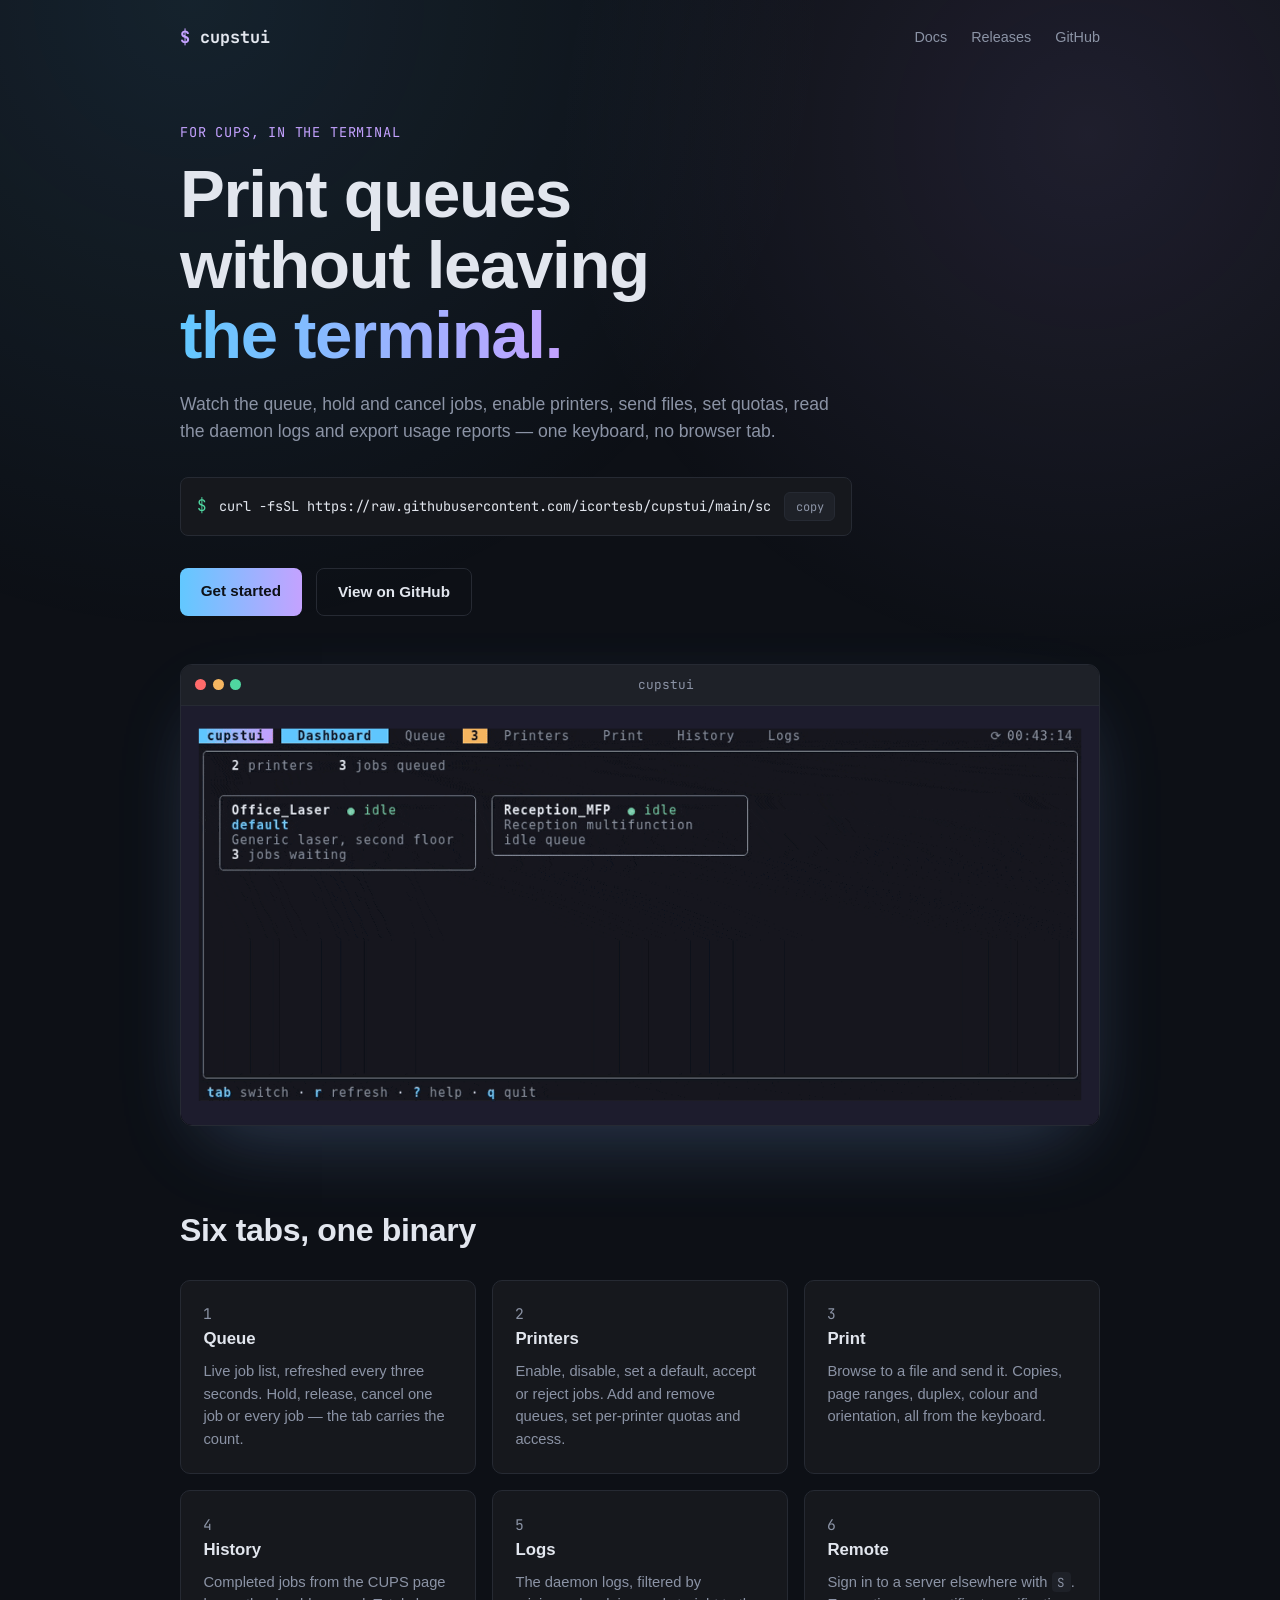
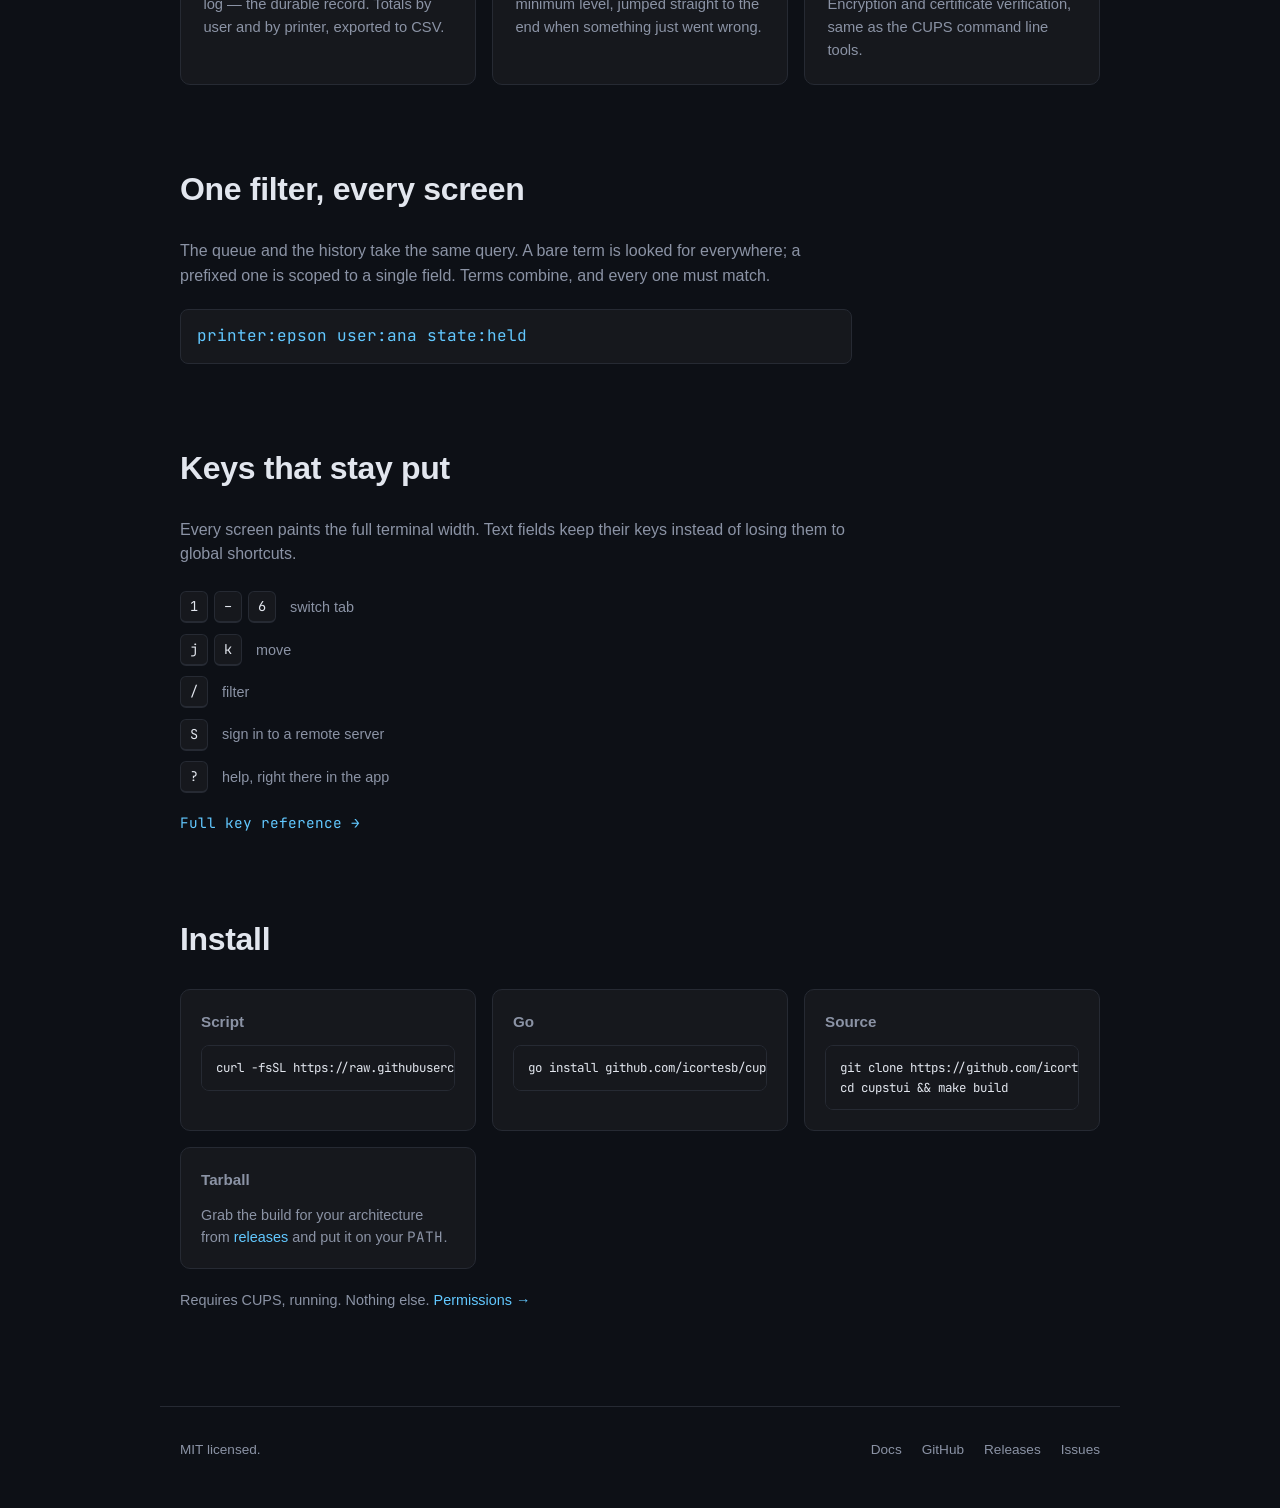
==== landing/index.html @ 320b7def "Add the landing page Static HTML/CSS/JS, no build step, served at the site root. Dark theme built fr" ====
<!doctype html>
<html lang="en">
<head>
<meta charset="utf-8">
<meta name="viewport" content="width=device-width, initial-scale=1">
<title>cupstui — a terminal interface for CUPS</title>
<meta name="description" content="Watch the print queue, cancel and hold jobs, manage printers, send files, set quotas, read the daemon logs and export usage reports — without leaving the terminal.">
<meta property="og:title" content="cupstui — a terminal interface for CUPS">
<meta property="og:description" content="Watch the print queue, cancel and hold jobs, manage printers, send files, set quotas, read the daemon logs and export usage reports — without leaving the terminal.">
<meta property="og:type" content="website">
<meta property="og:image" content="assets/demo.gif">
<meta name="theme-color" content="#0d1016">
<link rel="icon" href="assets/favicon.ico">
<link rel="preconnect" href="https://fonts.googleapis.com">
<link rel="preconnect" href="https://fonts.gstatic.com" crossorigin>
<link href="https://fonts.googleapis.com/css2?family=JetBrains+Mono:wght@400;500;600;700;800&display=swap" rel="stylesheet">
<link rel="stylesheet" href="styles.css">
</head>
<body>

<div class="noise" aria-hidden="true"></div>

<header class="nav">
  <a class="nav__brand" href="#top">
    <span class="nav__prompt">$</span> cupstui
  </a>
  <nav class="nav__links">
    <a href="docs/">Docs</a>
    <a href="https://github.com/icortesb/cupstui/releases">Releases</a>
    <a href="https://github.com/icortesb/cupstui">GitHub</a>
  </nav>
</header>

<main id="top">

  <section class="hero">
    <p class="hero__kicker">for CUPS, in the terminal</p>
    <h1 class="hero__title">
      Print queues<br>
      without leaving<br>
      <span class="hero__gradient">the terminal.</span>
    </h1>
    <p class="hero__lede">
      Watch the queue, hold and cancel jobs, enable printers, send files,
      set quotas, read the daemon logs and export usage reports — one
      keyboard, no browser tab.
    </p>

    <div class="install" role="group" aria-label="Install command">
      <div class="install__scroll">
        <span class="install__prompt">$</span>
        <code id="install-cmd">curl -fsSL https://raw.githubusercontent.com/icortesb/cupstui/main/scripts/install.sh | sh</code>
      </div>
      <button class="install__copy" id="copy-btn" type="button" aria-label="Copy install command">copy</button>
    </div>

    <div class="hero__ctas">
      <a class="btn btn--primary" href="docs/getting-started/installation">Get started</a>
      <a class="btn btn--ghost" href="https://github.com/icortesb/cupstui">View on GitHub</a>
    </div>
  </section>

  <section class="demo">
    <div class="terminal">
      <div class="terminal__bar">
        <span class="dot dot--red"></span>
        <span class="dot dot--yellow"></span>
        <span class="dot dot--green"></span>
        <span class="terminal__title">cupstui</span>
      </div>
      <img class="terminal__gif" src="assets/demo.gif" alt="Recording of cupstui: the print queue tab with a scoped filter, then the printers tab." width="1140" height="520" loading="eager">
    </div>
  </section>

  <section class="features">
    <h2 class="section-title">Six tabs, one binary</h2>
    <div class="grid">
      <article class="card">
        <p class="card__tag">1</p>
        <h3>Queue</h3>
        <p>Live job list, refreshed every three seconds. Hold, release, cancel one job or every job — the tab carries the count.</p>
      </article>
      <article class="card">
        <p class="card__tag">2</p>
        <h3>Printers</h3>
        <p>Enable, disable, set a default, accept or reject jobs. Add and remove queues, set per-printer quotas and access.</p>
      </article>
      <article class="card">
        <p class="card__tag">3</p>
        <h3>Print</h3>
        <p>Browse to a file and send it. Copies, page ranges, duplex, colour and orientation, all from the keyboard.</p>
      </article>
      <article class="card">
        <p class="card__tag">4</p>
        <h3>History</h3>
        <p>Completed jobs from the CUPS page log — the durable record. Totals by user and by printer, exported to CSV.</p>
      </article>
      <article class="card">
        <p class="card__tag">5</p>
        <h3>Logs</h3>
        <p>The daemon logs, filtered by minimum level, jumped straight to the end when something just went wrong.</p>
      </article>
      <article class="card">
        <p class="card__tag">6</p>
        <h3>Remote</h3>
        <p>Sign in to a server elsewhere with <code>S</code>. Encryption and certificate verification, same as the CUPS command line tools.</p>
      </article>
    </div>
  </section>

  <section class="filter">
    <h2 class="section-title">One filter, every screen</h2>
    <p class="filter__lede">
      The queue and the history take the same query. A bare term is looked
      for everywhere; a prefixed one is scoped to a single field. Terms
      combine, and every one must match.
    </p>
    <pre class="filter__example"><code>printer:epson user:ana state:held</code></pre>
  </section>

  <section class="keys">
    <h2 class="section-title">Keys that stay put</h2>
    <p class="keys__lede">Every screen paints the full terminal width. Text fields keep their keys instead of losing them to global shortcuts.</p>
    <div class="keycap-row">
      <span class="keycap">1</span><span class="keycap">–</span><span class="keycap">6</span>
      <span class="keycap-label">switch tab</span>
    </div>
    <div class="keycap-row">
      <span class="keycap">j</span><span class="keycap">k</span>
      <span class="keycap-label">move</span>
    </div>
    <div class="keycap-row">
      <span class="keycap">/</span>
      <span class="keycap-label">filter</span>
    </div>
    <div class="keycap-row">
      <span class="keycap">S</span>
      <span class="keycap-label">sign in to a remote server</span>
    </div>
    <div class="keycap-row">
      <span class="keycap">?</span>
      <span class="keycap-label">help, right there in the app</span>
    </div>
    <a class="keys__more" href="docs/usage/keys">Full key reference →</a>
  </section>

  <section class="install-full">
    <h2 class="section-title">Install</h2>
    <div class="install-grid">
      <div class="install-option">
        <h3>Script</h3>
        <pre><code>curl -fsSL https://raw.githubusercontent.com/icortesb/cupstui/main/scripts/install.sh | sh</code></pre>
      </div>
      <div class="install-option">
        <h3>Go</h3>
        <pre><code>go install github.com/icortesb/cupstui/cmd/cupstui@latest</code></pre>
      </div>
      <div class="install-option">
        <h3>Source</h3>
        <pre><code>git clone https://github.com/icortesb/cupstui
cd cupstui &amp;&amp; make build</code></pre>
      </div>
      <div class="install-option">
        <h3>Tarball</h3>
        <p>Grab the build for your architecture from <a href="https://github.com/icortesb/cupstui/releases">releases</a> and put it on your <code>PATH</code>.</p>
      </div>
    </div>
    <p class="install-req">Requires CUPS, running. Nothing else. <a href="docs/getting-started/requirements">Permissions →</a></p>
  </section>

</main>

<footer class="footer">
  <div class="footer__row">
    <span>MIT licensed.</span>
    <div class="footer__links">
      <a href="docs/">Docs</a>
      <a href="https://github.com/icortesb/cupstui">GitHub</a>
      <a href="https://github.com/icortesb/cupstui/releases">Releases</a>
      <a href="https://github.com/icortesb/cupstui/issues">Issues</a>
    </div>
  </div>
</footer>

<script src="script.js"></script>
</body>
</html>
---- landing/styles.css ----
:root {
  --bg: #0d1016;
  --bg-alt: #16181d;
  --bg-alt2: #1e2128;
  --text: #e2e6ee;
  --muted: #8b93a5;
  --accent: #62c8ff;
  --accent2: #c4a2ff;
  --ok: #4fd6a0;
  --warn: #f5b661;
  --err: #ff6b6b;
  --border: #262a33;
  --mono: 'JetBrains Mono', ui-monospace, SFMono-Regular, Menlo, Consolas, monospace;
  --sans: -apple-system, BlinkMacSystemFont, 'Segoe UI', Roboto, Helvetica, Arial, sans-serif;
  --max: 960px;
}

* { box-sizing: border-box; }

html { color-scheme: dark; }

body {
  margin: 0;
  background: var(--bg);
  color: var(--text);
  font-family: var(--sans);
  line-height: 1.55;
  -webkit-font-smoothing: antialiased;
}

.noise {
  position: fixed;
  inset: 0;
  pointer-events: none;
  z-index: 0;
  background:
    radial-gradient(circle at 15% 0%, rgba(98, 200, 255, 0.10), transparent 45%),
    radial-gradient(circle at 85% 15%, rgba(196, 162, 255, 0.10), transparent 40%);
}

a { color: var(--accent); text-decoration: none; }
a:hover { text-decoration: underline; }

code, pre {
  font-family: var(--mono);
}

pre {
  margin: 0;
  padding: 0.9rem 1rem;
  background: var(--bg-alt);
  border: 1px solid var(--border);
  border-radius: 8px;
  overflow-x: auto;
  font-size: 0.85rem;
  color: var(--text);
}

pre code { background: none; padding: 0; }

.nav {
  position: relative;
  z-index: 1;
  max-width: var(--max);
  margin: 0 auto;
  padding: 1.5rem 1.25rem 0;
  display: flex;
  align-items: center;
  justify-content: space-between;
}

.nav__brand {
  font-family: var(--mono);
  font-weight: 700;
  font-size: 1.05rem;
  color: var(--text);
}
.nav__brand:hover { text-decoration: none; color: var(--accent); }
.nav__prompt { color: var(--accent2); }

.nav__links {
  display: flex;
  gap: 1.5rem;
  font-size: 0.9rem;
}
.nav__links a { color: var(--muted); }
.nav__links a:hover { color: var(--text); text-decoration: none; }

main { position: relative; z-index: 1; }

.hero {
  max-width: var(--max);
  margin: 0 auto;
  padding: 4.5rem 1.25rem 3rem;
}

.hero__kicker {
  font-family: var(--mono);
  color: var(--accent2);
  font-size: 0.85rem;
  letter-spacing: 0.06em;
  text-transform: uppercase;
  margin: 0 0 1rem;
}

.hero__title {
  font-size: clamp(2.4rem, 6vw, 4.2rem);
  line-height: 1.05;
  margin: 0 0 1.25rem;
  font-weight: 800;
  letter-spacing: -0.02em;
}

.hero__gradient {
  background: linear-gradient(90deg, var(--accent), var(--accent2));
  -webkit-background-clip: text;
  background-clip: text;
  color: transparent;
}

.hero__lede {
  max-width: 42rem;
  color: var(--muted);
  font-size: 1.1rem;
  margin: 0 0 2rem;
}

.install {
  display: flex;
  align-items: center;
  gap: 0.75rem;
  max-width: 42rem;
  background: var(--bg-alt);
  border: 1px solid var(--border);
  border-radius: 8px;
  padding: 0.85rem 1rem;
  margin-bottom: 2rem;
}

.install__scroll {
  display: flex;
  align-items: center;
  gap: 0.75rem;
  overflow-x: auto;
  min-width: 0;
}

.install__prompt { color: var(--ok); font-family: var(--mono); flex-shrink: 0; }
.install code {
  font-size: 0.85rem;
  color: var(--text);
  white-space: nowrap;
}
.install__copy {
  margin-left: auto;
  flex-shrink: 0;
  background: var(--bg-alt2);
  border: 1px solid var(--border);
  color: var(--muted);
  font-family: var(--mono);
  font-size: 0.75rem;
  padding: 0.35rem 0.65rem;
  border-radius: 6px;
  cursor: pointer;
}
.install__copy:hover { color: var(--text); border-color: var(--accent); }

.hero__ctas {
  display: flex;
  gap: 0.9rem;
  flex-wrap: wrap;
}

.btn {
  display: inline-block;
  padding: 0.7rem 1.3rem;
  border-radius: 8px;
  font-weight: 600;
  font-size: 0.95rem;
}
.btn:hover { text-decoration: none; }

.btn--primary {
  background: linear-gradient(90deg, var(--accent), var(--accent2));
  color: #0d1016;
}
.btn--primary:hover { filter: brightness(1.08); }

.btn--ghost {
  border: 1px solid var(--border);
  color: var(--text);
}
.btn--ghost:hover { border-color: var(--accent); color: var(--accent); }

.demo {
  max-width: var(--max);
  margin: 0 auto;
  padding: 0 1.25rem 5rem;
}

.terminal {
  border-radius: 12px;
  overflow: hidden;
  border: 1px solid var(--border);
  box-shadow: 0 30px 80px -20px rgba(98, 200, 255, 0.15), 0 30px 80px -30px rgba(196, 162, 255, 0.15);
}

.terminal__bar {
  display: flex;
  align-items: center;
  gap: 0.4rem;
  padding: 0.65rem 0.9rem;
  background: var(--bg-alt2);
  border-bottom: 1px solid var(--border);
}
.dot { width: 11px; height: 11px; border-radius: 50%; display: inline-block; }
.dot--red { background: var(--err); }
.dot--yellow { background: var(--warn); }
.dot--green { background: var(--ok); }
.terminal__title {
  margin: 0 auto;
  font-family: var(--mono);
  font-size: 0.8rem;
  color: var(--muted);
}
.terminal__gif { display: block; width: 100%; height: auto; background: #000; }

.section-title {
  font-size: clamp(1.5rem, 3vw, 2rem);
  margin: 0 0 1.5rem;
  font-weight: 700;
  letter-spacing: -0.01em;
}

.features {
  max-width: var(--max);
  margin: 0 auto;
  padding: 0 1.25rem 5rem;
}

.grid {
  display: grid;
  grid-template-columns: repeat(auto-fit, minmax(240px, 1fr));
  gap: 1rem;
}

.card {
  background: var(--bg-alt);
  border: 1px solid var(--border);
  border-radius: 10px;
  padding: 1.4rem;
  transition: border-color 0.15s ease;
}
.card:hover { border-color: var(--accent); }
.card__tag {
  font-family: var(--mono);
  color: var(--accent2);
  font-size: 0.8rem;
  margin: 0 0 0.5rem;
}
.card h3 { margin: 0 0 0.5rem; font-size: 1.05rem; }
.card p { margin: 0; color: var(--muted); font-size: 0.92rem; }
.card code {
  background: var(--bg-alt2);
  padding: 0.1rem 0.35rem;
  border-radius: 4px;
  font-size: 0.85em;
}

.filter {
  max-width: var(--max);
  margin: 0 auto;
  padding: 0 1.25rem 5rem;
}
.filter__lede {
  max-width: 42rem;
  color: var(--muted);
  margin: 0 0 1.25rem;
}
.filter__example {
  max-width: 42rem;
  font-size: 1rem;
  color: var(--accent);
}

.keys {
  max-width: var(--max);
  margin: 0 auto;
  padding: 0 1.25rem 5rem;
}
.keys__lede {
  max-width: 42rem;
  color: var(--muted);
  margin: 0 0 1.5rem;
}
.keycap-row {
  display: flex;
  align-items: center;
  gap: 0.4rem;
  margin-bottom: 0.65rem;
}
.keycap {
  font-family: var(--mono);
  background: var(--bg-alt);
  border: 1px solid var(--border);
  border-bottom-width: 2px;
  border-radius: 6px;
  padding: 0.25rem 0.55rem;
  font-size: 0.85rem;
  color: var(--text);
}
.keycap-label { color: var(--muted); font-size: 0.9rem; margin-left: 0.5rem; }
.keys__more { display: inline-block; margin-top: 0.5rem; font-family: var(--mono); font-size: 0.9rem; }

.install-full {
  max-width: var(--max);
  margin: 0 auto;
  padding: 0 1.25rem 5rem;
}
.install-grid {
  display: grid;
  grid-template-columns: repeat(auto-fit, minmax(260px, 1fr));
  gap: 1rem;
  margin-bottom: 1.25rem;
}
.install-option {
  background: var(--bg-alt);
  border: 1px solid var(--border);
  border-radius: 10px;
  padding: 1.25rem;
}
.install-option h3 {
  margin: 0 0 0.75rem;
  font-size: 0.95rem;
  color: var(--muted);
  font-weight: 600;
}
.install-option pre { font-size: 0.78rem; padding: 0.75rem 0.85rem; }
.install-option p { margin: 0; font-size: 0.9rem; color: var(--muted); }
.install-req { color: var(--muted); font-size: 0.9rem; }

.footer {
  max-width: var(--max);
  margin: 0 auto;
  padding: 2rem 1.25rem 3rem;
  border-top: 1px solid var(--border);
}
.footer__row {
  display: flex;
  justify-content: space-between;
  align-items: center;
  flex-wrap: wrap;
  gap: 1rem;
  color: var(--muted);
  font-size: 0.85rem;
}
.footer__links { display: flex; gap: 1.25rem; }
.footer__links a { color: var(--muted); }
.footer__links a:hover { color: var(--text); }

@media (max-width: 640px) {
  .nav__links { gap: 1rem; font-size: 0.82rem; }
}
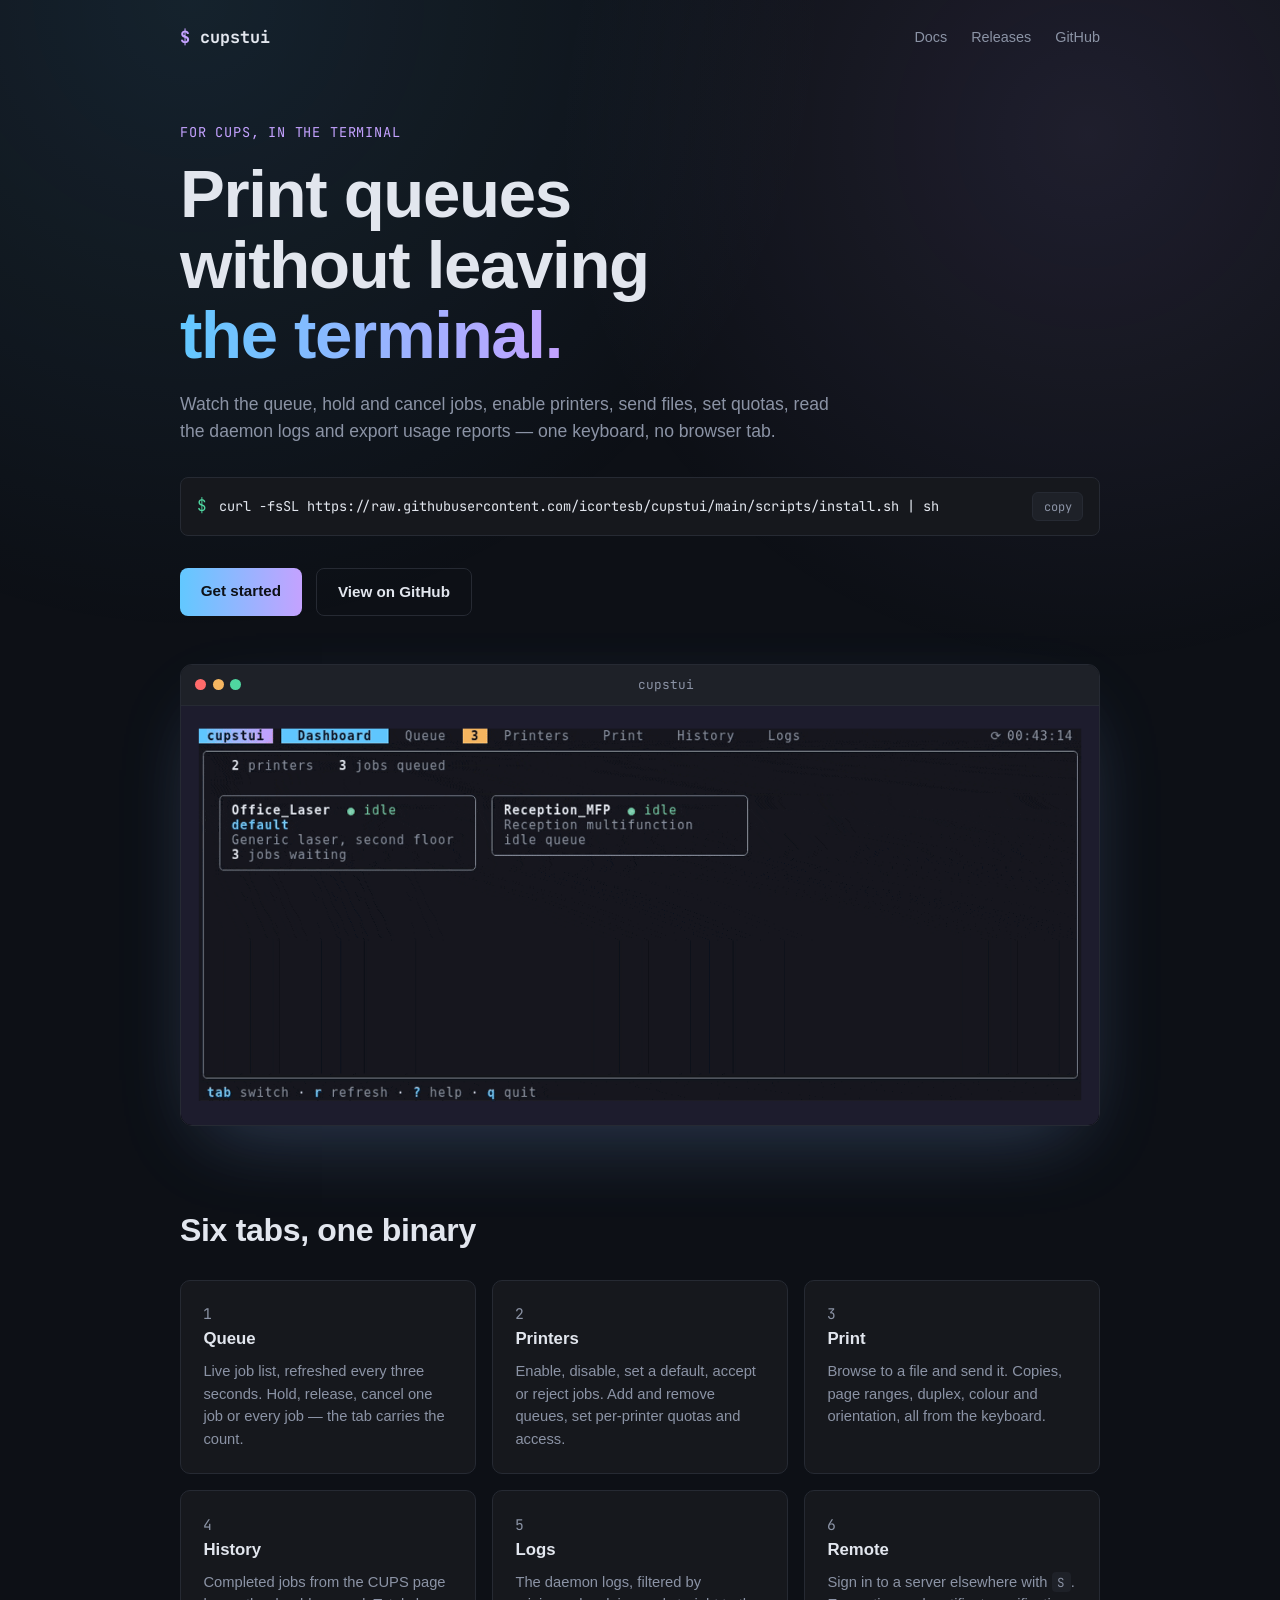
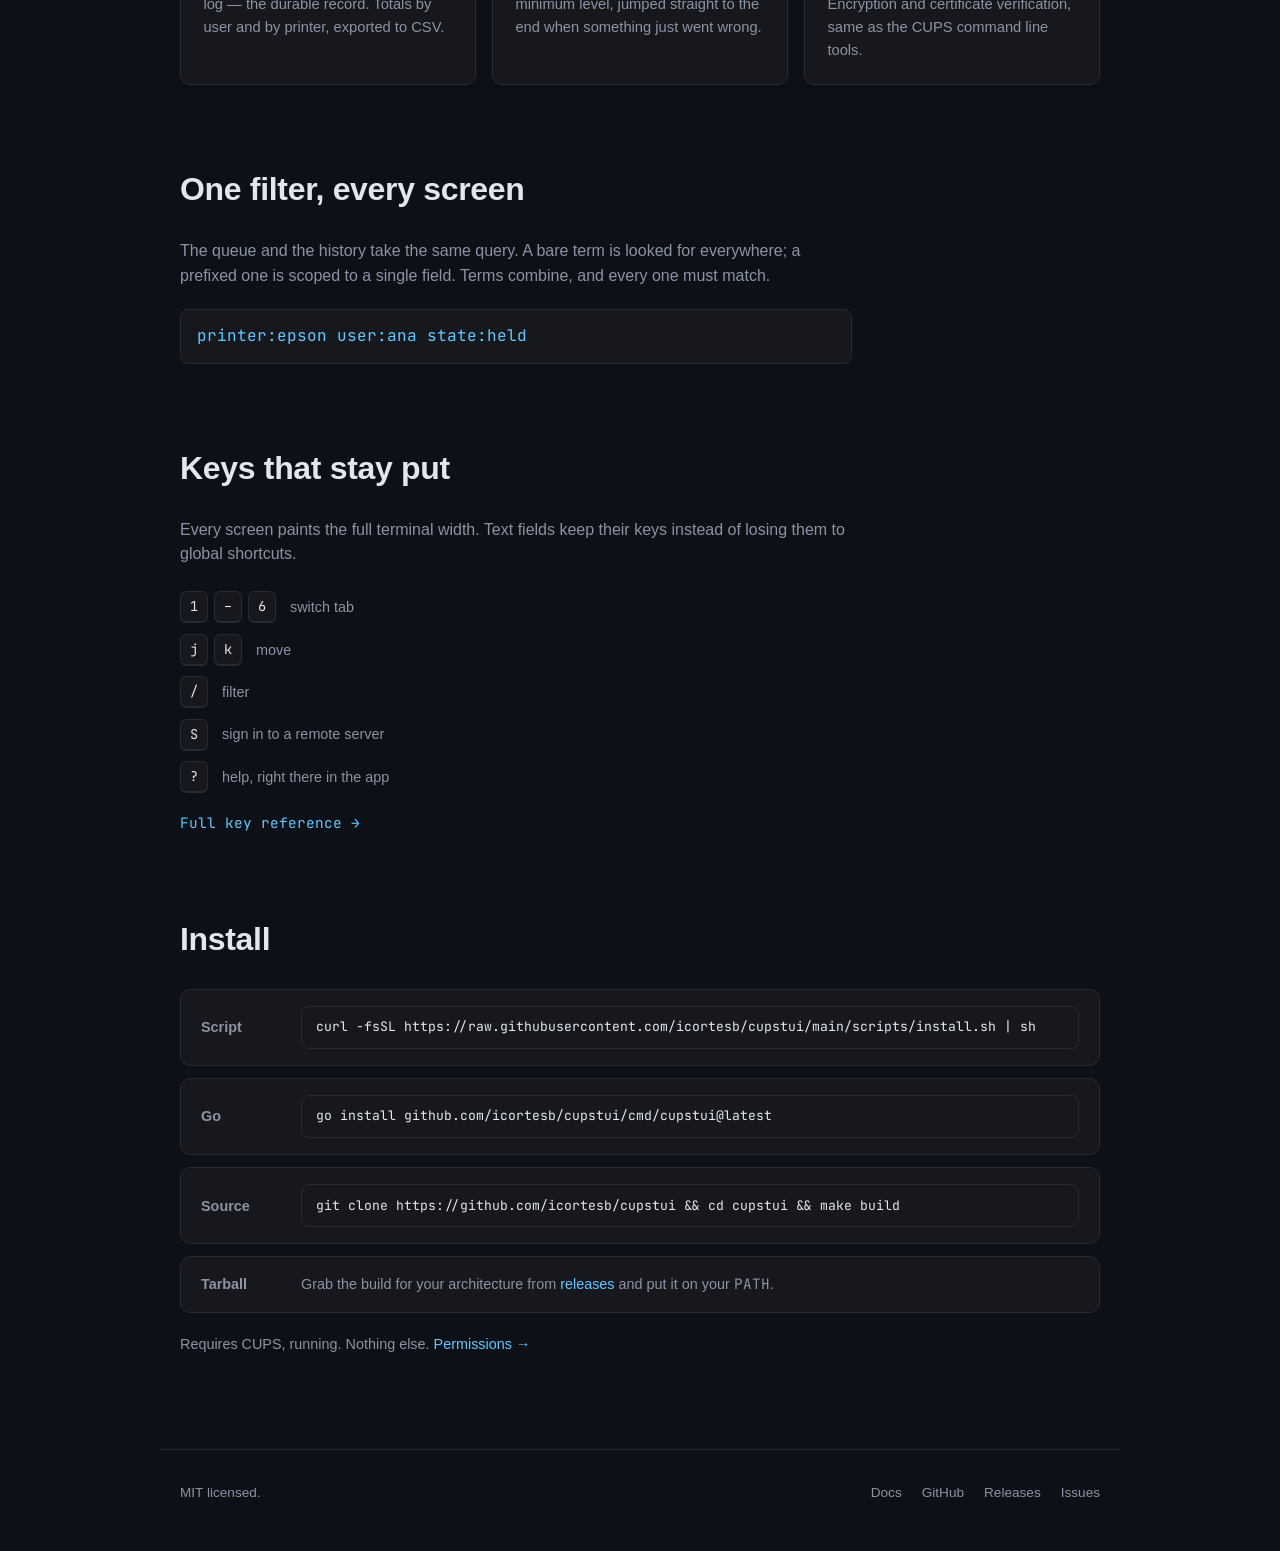
==== commit 53d49eb5: "Custom favicon and fix install-block horizontal scroll The favicon was still Docusaurus' stock defau" ====
--- a/landing/index.html
+++ b/landing/index.html
@@ -10,7 +10,9 @@
 <meta property="og:type" content="website">
 <meta property="og:image" content="assets/demo.gif">
 <meta name="theme-color" content="#0d1016">
-<link rel="icon" href="assets/favicon.ico">
+<link rel="icon" href="assets/favicon.svg" type="image/svg+xml">
+<link rel="alternate icon" href="assets/favicon.ico">
+<link rel="apple-touch-icon" href="assets/apple-touch-icon.png">
 <link rel="preconnect" href="https://fonts.googleapis.com">
 <link rel="preconnect" href="https://fonts.gstatic.com" crossorigin>
 <link href="https://fonts.googleapis.com/css2?family=JetBrains+Mono:wght@400;500;600;700;800&display=swap" rel="stylesheet">
@@ -146,7 +148,7 @@
 
   <section class="install-full">
     <h2 class="section-title">Install</h2>
-    <div class="install-grid">
+    <div class="install-list">
       <div class="install-option">
         <h3>Script</h3>
         <pre><code>curl -fsSL https://raw.githubusercontent.com/icortesb/cupstui/main/scripts/install.sh | sh</code></pre>
@@ -157,8 +159,7 @@
       </div>
       <div class="install-option">
         <h3>Source</h3>
-        <pre><code>git clone https://github.com/icortesb/cupstui
-cd cupstui &amp;&amp; make build</code></pre>
+        <pre><code>git clone https://github.com/icortesb/cupstui &amp;&amp; cd cupstui &amp;&amp; make build</code></pre>
       </div>
       <div class="install-option">
         <h3>Tarball</h3>
--- a/landing/styles.css
+++ b/landing/styles.css
@@ -129,7 +129,7 @@
   display: flex;
   align-items: center;
   gap: 0.75rem;
-  max-width: 42rem;
+  max-width: 100%;
   background: var(--bg-alt);
   border: 1px solid var(--border);
   border-radius: 8px;
@@ -317,27 +317,42 @@
   margin: 0 auto;
   padding: 0 1.25rem 5rem;
 }
-.install-grid {
-  display: grid;
-  grid-template-columns: repeat(auto-fit, minmax(260px, 1fr));
-  gap: 1rem;
+.install-list {
+  display: flex;
+  flex-direction: column;
+  gap: 0.75rem;
   margin-bottom: 1.25rem;
 }
 .install-option {
+  display: flex;
+  align-items: center;
+  gap: 1.25rem;
   background: var(--bg-alt);
   border: 1px solid var(--border);
   border-radius: 10px;
-  padding: 1.25rem;
+  padding: 1rem 1.25rem;
 }
 .install-option h3 {
-  margin: 0 0 0.75rem;
-  font-size: 0.95rem;
+  flex: 0 0 5rem;
+  margin: 0;
+  font-size: 0.9rem;
   color: var(--muted);
   font-weight: 600;
 }
-.install-option pre { font-size: 0.78rem; padding: 0.75rem 0.85rem; }
-.install-option p { margin: 0; font-size: 0.9rem; color: var(--muted); }
+.install-option pre {
+  flex: 1 1 auto;
+  min-width: 0;
+  font-size: 0.82rem;
+  padding: 0.65rem 0.85rem;
+}
+.install-option p { flex: 1 1 auto; margin: 0; font-size: 0.9rem; color: var(--muted); }
 .install-req { color: var(--muted); font-size: 0.9rem; }
+
+@media (max-width: 640px) {
+  .install-option { flex-direction: column; align-items: flex-start; gap: 0.6rem; }
+  .install-option h3 { flex: none; }
+  .install-option pre { width: 100%; }
+}
 
 .footer {
   max-width: var(--max);
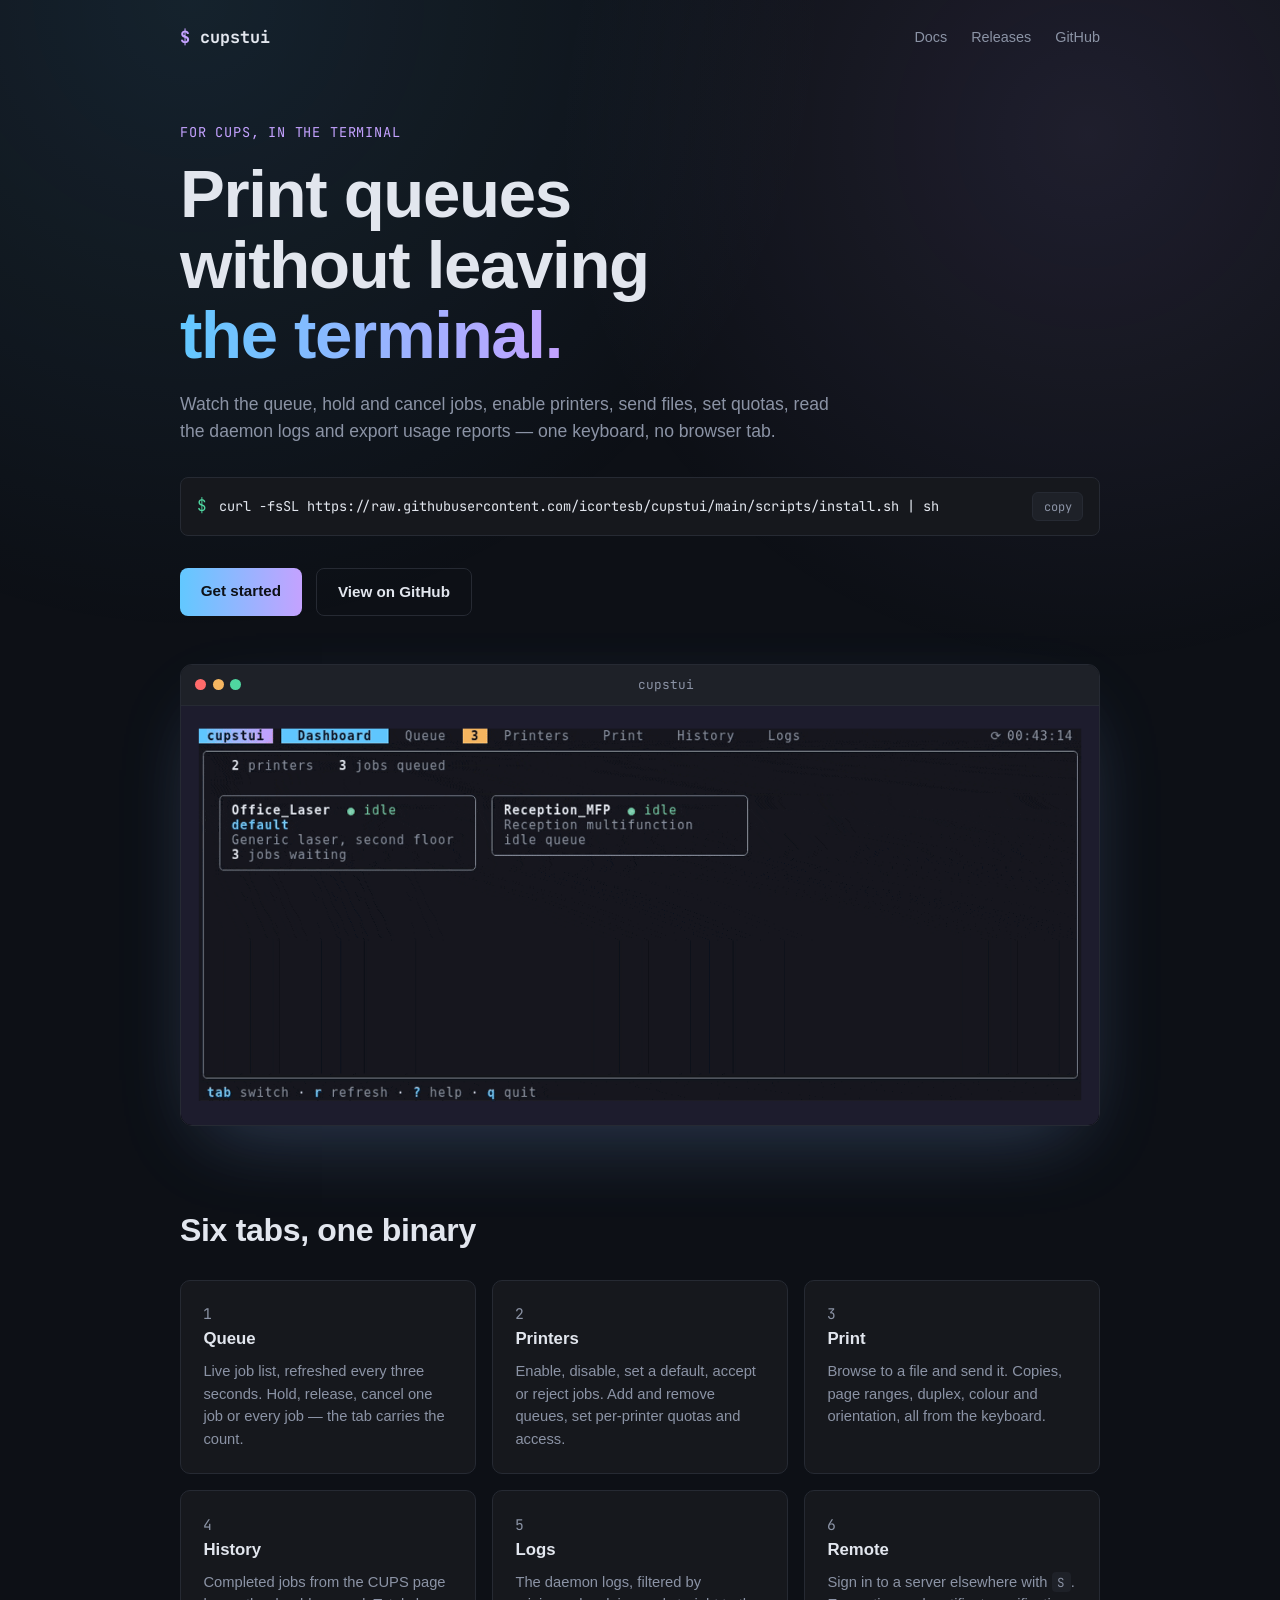
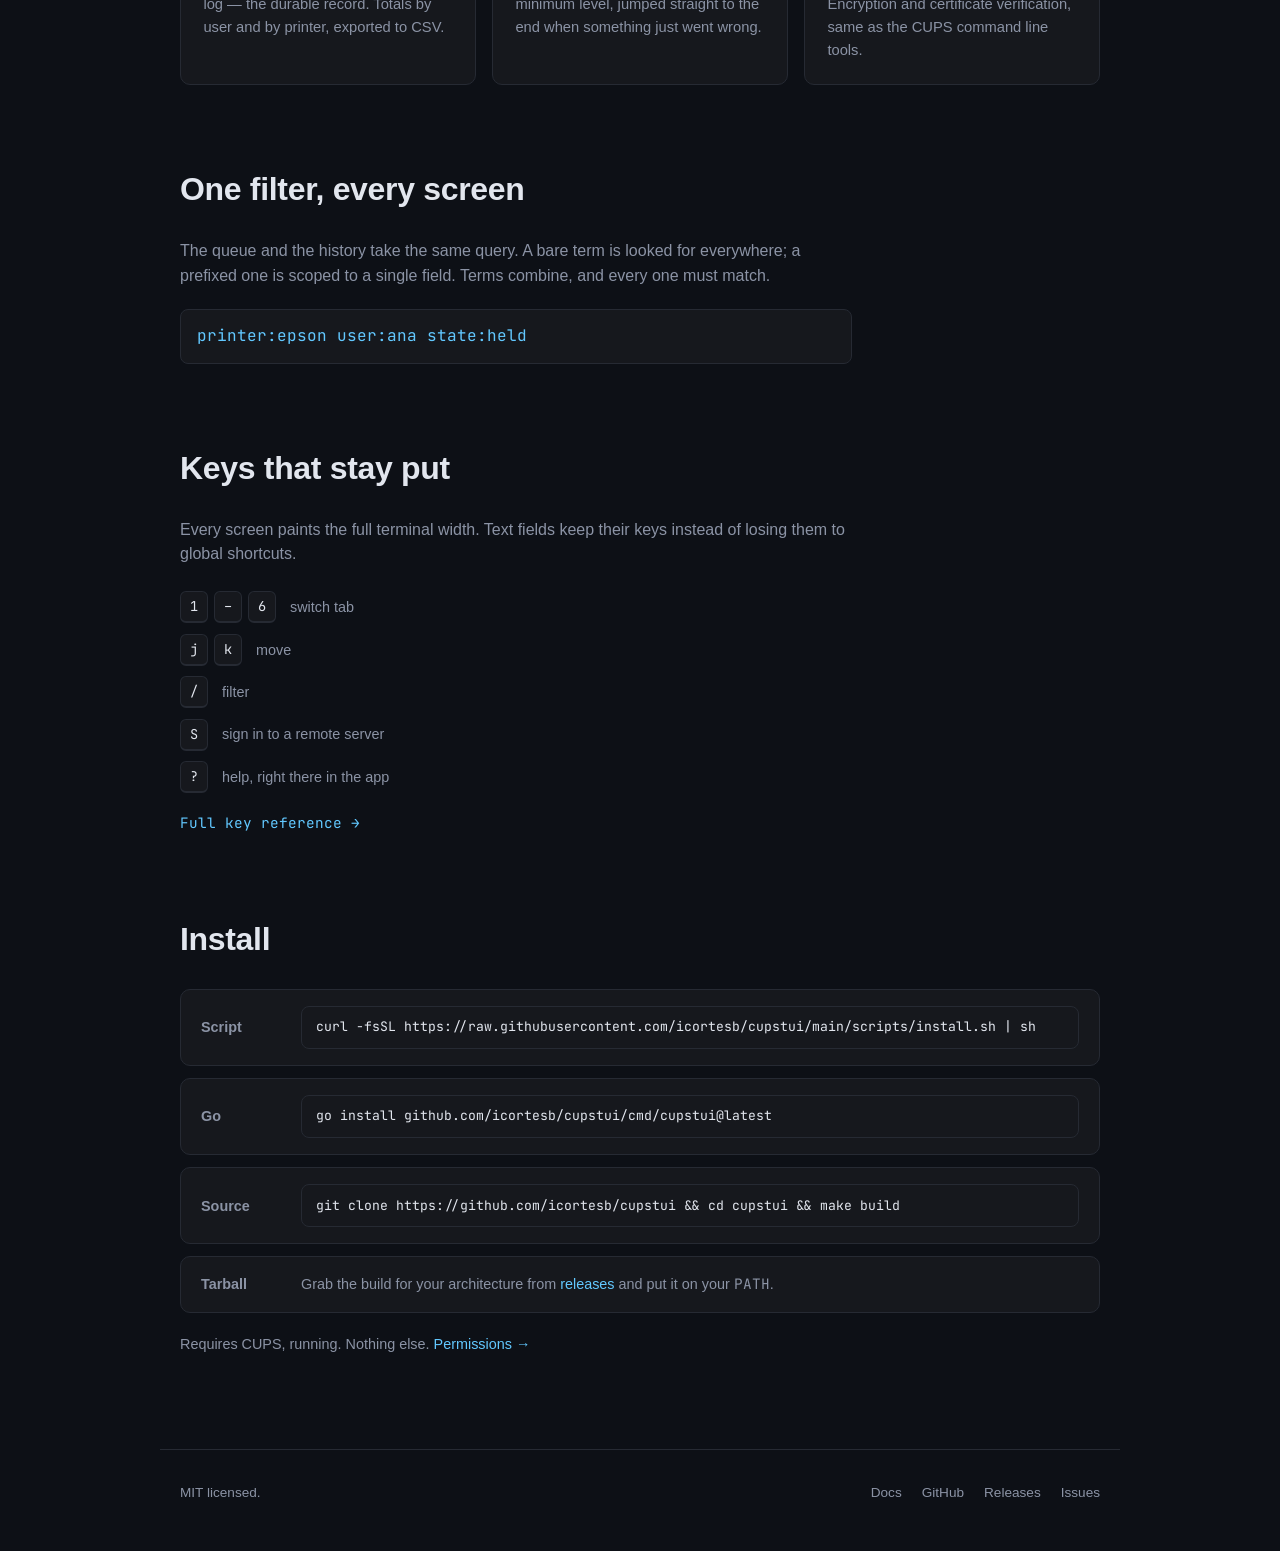
==== commit d7bc3aae: "Add llms.txt, robots.txt and structured data for discoverability llms.txt summarises what cupstui do" ====
--- a/landing/index.html
+++ b/landing/index.html
@@ -17,6 +17,28 @@
 <link rel="preconnect" href="https://fonts.gstatic.com" crossorigin>
 <link href="https://fonts.googleapis.com/css2?family=JetBrains+Mono:wght@400;500;600;700;800&display=swap" rel="stylesheet">
 <link rel="stylesheet" href="styles.css">
+<link rel="canonical" href="https://icortesb.github.io/cupstui-web/">
+<script type="application/ld+json">
+{
+  "@context": "https://schema.org",
+  "@type": "SoftwareApplication",
+  "name": "cupstui",
+  "applicationCategory": "UtilitiesApplication",
+  "operatingSystem": "Linux, BSD",
+  "description": "A terminal interface for CUPS. Watch the print queue, cancel and hold jobs, enable and disable printers, send files, add and remove queues, set per-printer quotas, read the daemon logs and export a usage report — without leaving the terminal.",
+  "url": "https://icortesb.github.io/cupstui-web/",
+  "downloadUrl": "https://github.com/icortesb/cupstui/releases",
+  "codeRepository": "https://github.com/icortesb/cupstui",
+  "softwareHelp": "https://icortesb.github.io/cupstui-web/docs/",
+  "license": "https://github.com/icortesb/cupstui/blob/main/LICENSE",
+  "programmingLanguage": "Go",
+  "offers": {
+    "@type": "Offer",
+    "price": "0",
+    "priceCurrency": "USD"
+  }
+}
+</script>
 </head>
 <body>
 
--- a/landing/styles.css
+++ b/landing/styles.css
@@ -135,7 +135,9 @@
   border-radius: 8px;
   padding: 0.85rem 1rem;
   margin-bottom: 2rem;
-}
+  cursor: pointer;
+}
+.install:hover { border-color: var(--accent); }
 
 .install__scroll {
   display: flex;
@@ -344,7 +346,26 @@
   min-width: 0;
   font-size: 0.82rem;
   padding: 0.65rem 0.85rem;
-}
+  position: relative;
+  cursor: pointer;
+  transition: border-color 0.15s;
+}
+.install-option pre:hover,
+.install-option pre:focus-visible { border-color: var(--accent); }
+.install-option pre::after {
+  content: 'click to copy';
+  position: absolute;
+  top: 0.5rem;
+  right: 0.75rem;
+  font-size: 0.7rem;
+  font-family: var(--sans);
+  color: var(--muted);
+  opacity: 0;
+  transition: opacity 0.15s;
+}
+.install-option pre:hover::after,
+.install-option pre:focus-visible::after { opacity: 1; }
+.install-option pre.copied::after { content: 'copied!'; color: var(--ok); opacity: 1; }
 .install-option p { flex: 1 1 auto; margin: 0; font-size: 0.9rem; color: var(--muted); }
 .install-req { color: var(--muted); font-size: 0.9rem; }
 
